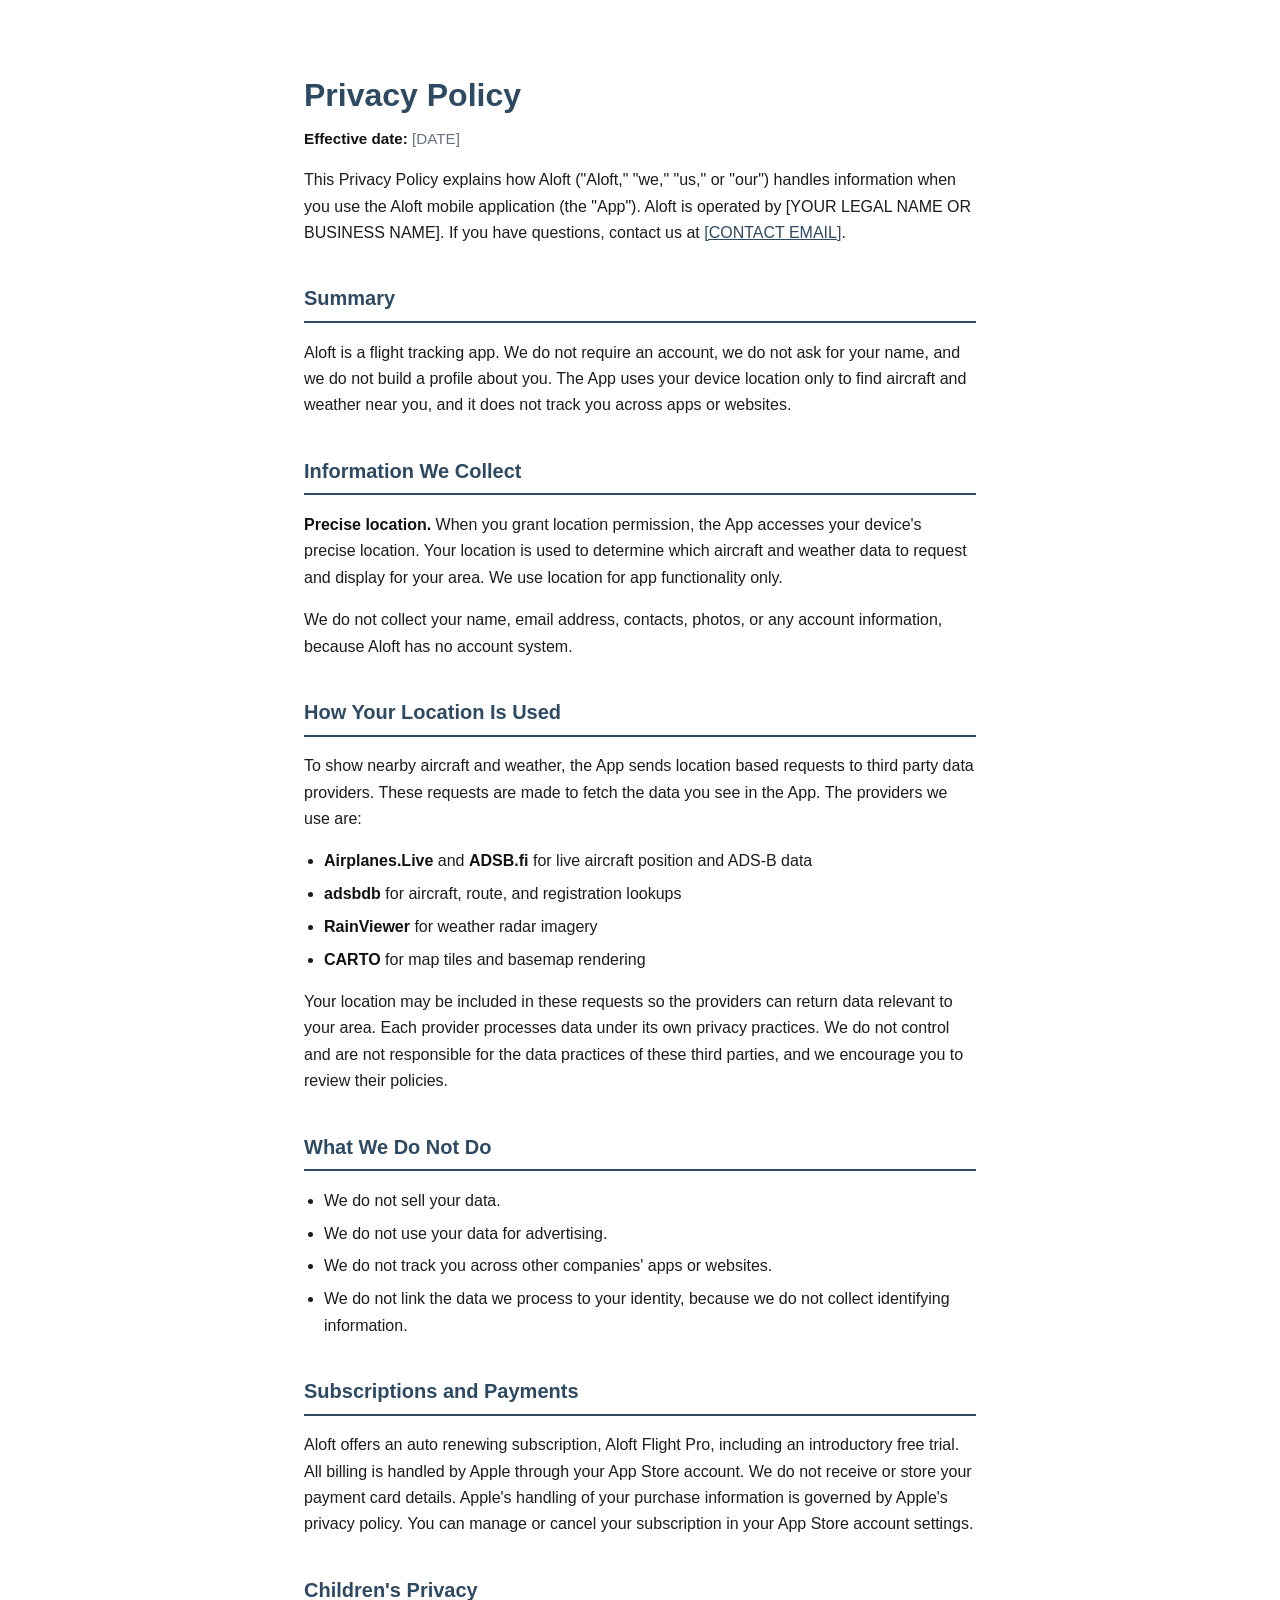
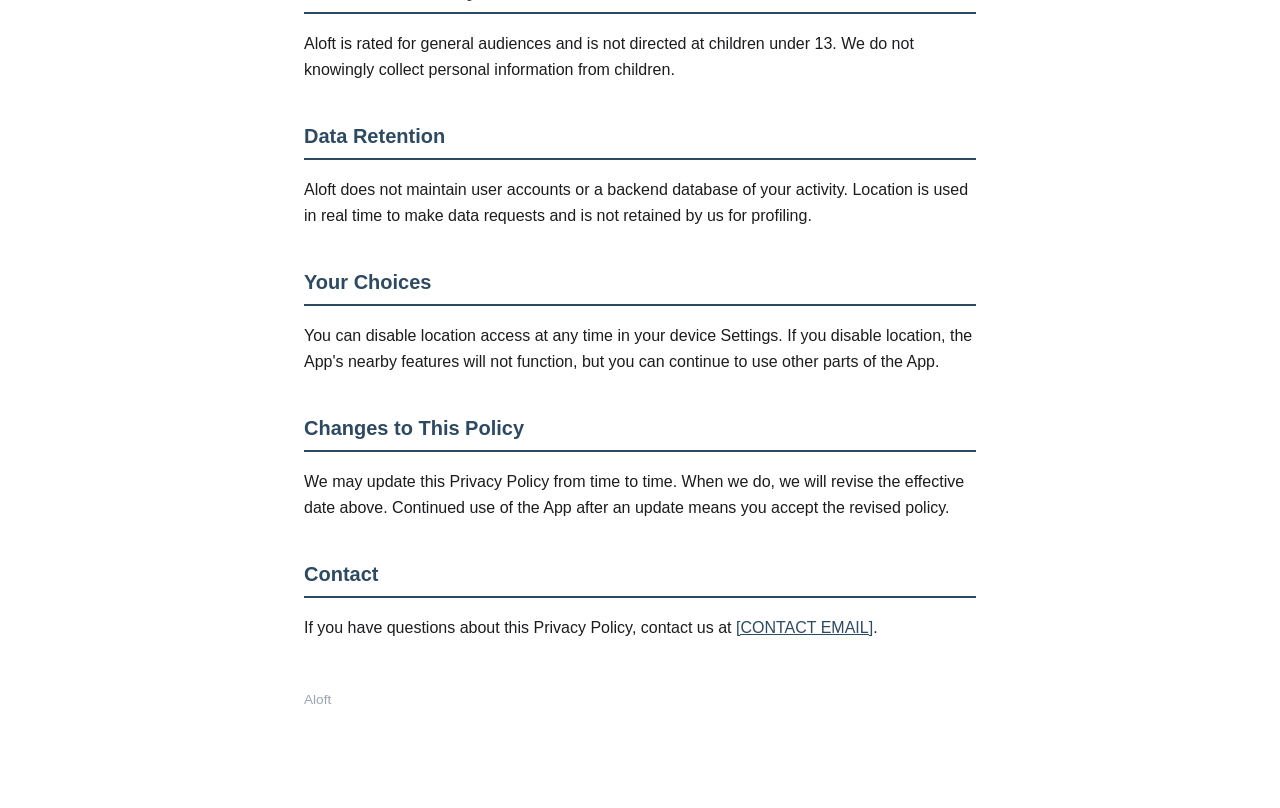
==== index.html @ 873af204 "Add files via upload" ====
<!DOCTYPE html>
<html lang="en">
<head>
<meta charset="utf-8">
<meta name="viewport" content="width=device-width, initial-scale=1">
<title>Aloft Privacy Policy</title>
<style>
  :root { --accent: #2E4A62; }
  * { box-sizing: border-box; }
  body {
    font-family: -apple-system, BlinkMacSystemFont, "Segoe UI", Roboto, Helvetica, Arial, sans-serif;
    line-height: 1.65;
    color: #1c1c1e;
    max-width: 720px;
    margin: 0 auto;
    padding: 48px 24px 96px;
    background: #ffffff;
  }
  h1 {
    color: var(--accent);
    font-size: 2rem;
    margin-bottom: 0.25rem;
  }
  h2 {
    color: var(--accent);
    font-size: 1.25rem;
    margin-top: 2.25rem;
    padding-bottom: 0.35rem;
    border-bottom: 2px solid var(--accent);
  }
  .effective { color: #6b7280; font-size: 0.95rem; margin-top: 0; }
  ul { padding-left: 1.25rem; }
  li { margin-bottom: 0.4rem; }
  a { color: var(--accent); }
  strong { color: #111; }
  footer { margin-top: 3rem; color: #9ca3af; font-size: 0.85rem; }
</style>
</head>
<body>

<h1>Privacy Policy</h1>
<p class="effective"><strong>Effective date:</strong> [DATE]</p>

<p>This Privacy Policy explains how Aloft ("Aloft," "we," "us," or "our") handles information when you use the Aloft mobile application (the "App"). Aloft is operated by [YOUR LEGAL NAME OR BUSINESS NAME]. If you have questions, contact us at <a href="mailto:[CONTACT EMAIL]">[CONTACT EMAIL]</a>.</p>

<h2>Summary</h2>
<p>Aloft is a flight tracking app. We do not require an account, we do not ask for your name, and we do not build a profile about you. The App uses your device location only to find aircraft and weather near you, and it does not track you across apps or websites.</p>

<h2>Information We Collect</h2>
<p><strong>Precise location.</strong> When you grant location permission, the App accesses your device's precise location. Your location is used to determine which aircraft and weather data to request and display for your area. We use location for app functionality only.</p>
<p>We do not collect your name, email address, contacts, photos, or any account information, because Aloft has no account system.</p>

<h2>How Your Location Is Used</h2>
<p>To show nearby aircraft and weather, the App sends location based requests to third party data providers. These requests are made to fetch the data you see in the App. The providers we use are:</p>
<ul>
  <li><strong>Airplanes.Live</strong> and <strong>ADSB.fi</strong> for live aircraft position and ADS-B data</li>
  <li><strong>adsbdb</strong> for aircraft, route, and registration lookups</li>
  <li><strong>RainViewer</strong> for weather radar imagery</li>
  <li><strong>CARTO</strong> for map tiles and basemap rendering</li>
</ul>
<p>Your location may be included in these requests so the providers can return data relevant to your area. Each provider processes data under its own privacy practices. We do not control and are not responsible for the data practices of these third parties, and we encourage you to review their policies.</p>

<h2>What We Do Not Do</h2>
<ul>
  <li>We do not sell your data.</li>
  <li>We do not use your data for advertising.</li>
  <li>We do not track you across other companies' apps or websites.</li>
  <li>We do not link the data we process to your identity, because we do not collect identifying information.</li>
</ul>

<h2>Subscriptions and Payments</h2>
<p>Aloft offers an auto renewing subscription, Aloft Flight Pro, including an introductory free trial. All billing is handled by Apple through your App Store account. We do not receive or store your payment card details. Apple's handling of your purchase information is governed by Apple's privacy policy. You can manage or cancel your subscription in your App Store account settings.</p>

<h2>Children's Privacy</h2>
<p>Aloft is rated for general audiences and is not directed at children under 13. We do not knowingly collect personal information from children.</p>

<h2>Data Retention</h2>
<p>Aloft does not maintain user accounts or a backend database of your activity. Location is used in real time to make data requests and is not retained by us for profiling.</p>

<h2>Your Choices</h2>
<p>You can disable location access at any time in your device Settings. If you disable location, the App's nearby features will not function, but you can continue to use other parts of the App.</p>

<h2>Changes to This Policy</h2>
<p>We may update this Privacy Policy from time to time. When we do, we will revise the effective date above. Continued use of the App after an update means you accept the revised policy.</p>

<h2>Contact</h2>
<p>If you have questions about this Privacy Policy, contact us at <a href="mailto:[CONTACT EMAIL]">[CONTACT EMAIL]</a>.</p>

<footer>Aloft</footer>

</body>
</html>
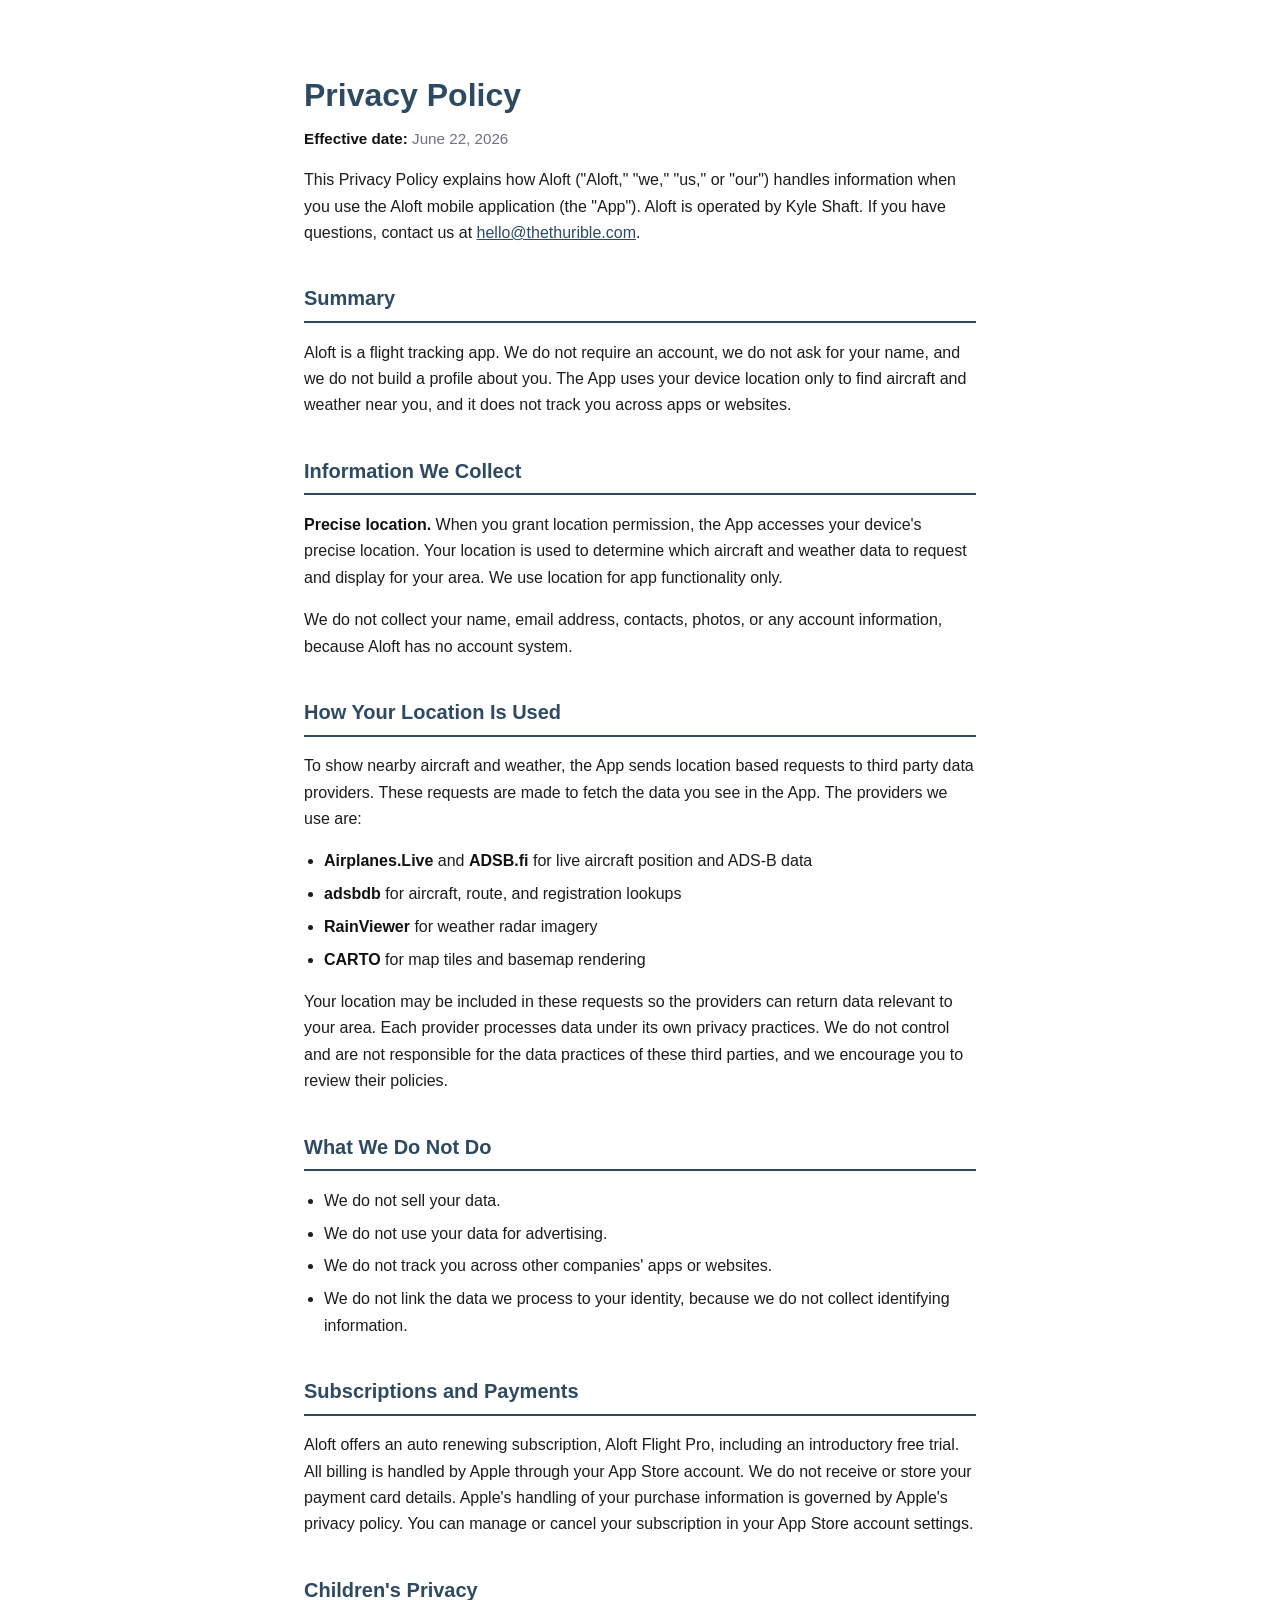
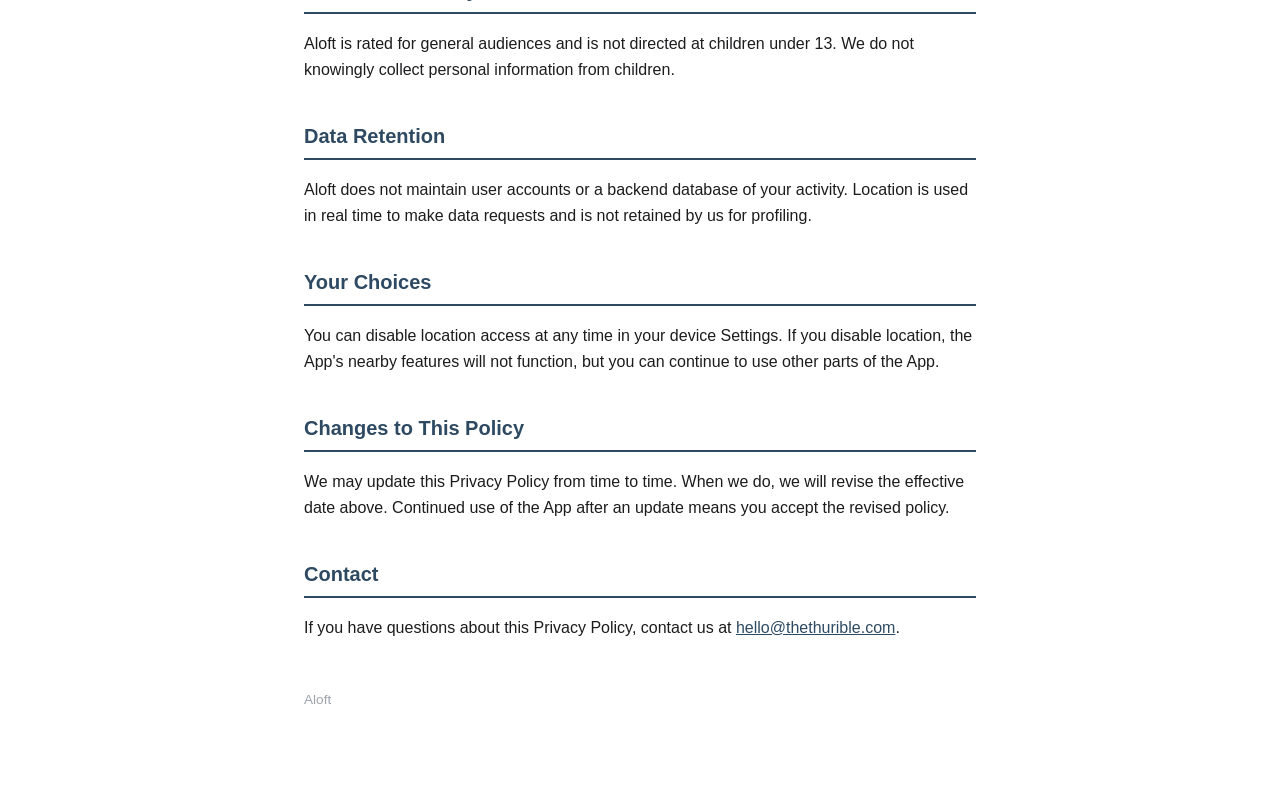
==== commit 9b35c81d: "Update effective date and contact information" ====
--- a/index.html
+++ b/index.html
@@ -39,9 +39,9 @@
 <body>
 
 <h1>Privacy Policy</h1>
-<p class="effective"><strong>Effective date:</strong> [DATE]</p>
+<p class="effective"><strong>Effective date:</strong> June 22, 2026</p>
 
-<p>This Privacy Policy explains how Aloft ("Aloft," "we," "us," or "our") handles information when you use the Aloft mobile application (the "App"). Aloft is operated by [YOUR LEGAL NAME OR BUSINESS NAME]. If you have questions, contact us at <a href="mailto:[CONTACT EMAIL]">[CONTACT EMAIL]</a>.</p>
+<p>This Privacy Policy explains how Aloft ("Aloft," "we," "us," or "our") handles information when you use the Aloft mobile application (the "App"). Aloft is operated by Kyle Shaft. If you have questions, contact us at <a href="mailto:hello@thethurible.com">hello@thethurible.com</a>.</p>
 
 <h2>Summary</h2>
 <p>Aloft is a flight tracking app. We do not require an account, we do not ask for your name, and we do not build a profile about you. The App uses your device location only to find aircraft and weather near you, and it does not track you across apps or websites.</p>
@@ -84,7 +84,7 @@
 <p>We may update this Privacy Policy from time to time. When we do, we will revise the effective date above. Continued use of the App after an update means you accept the revised policy.</p>
 
 <h2>Contact</h2>
-<p>If you have questions about this Privacy Policy, contact us at <a href="mailto:[CONTACT EMAIL]">[CONTACT EMAIL]</a>.</p>
+<p>If you have questions about this Privacy Policy, contact us at <a href="mailto:hello@thethurible.com">hello@thethurible.com</a>.</p>
 
 <footer>Aloft</footer>
 
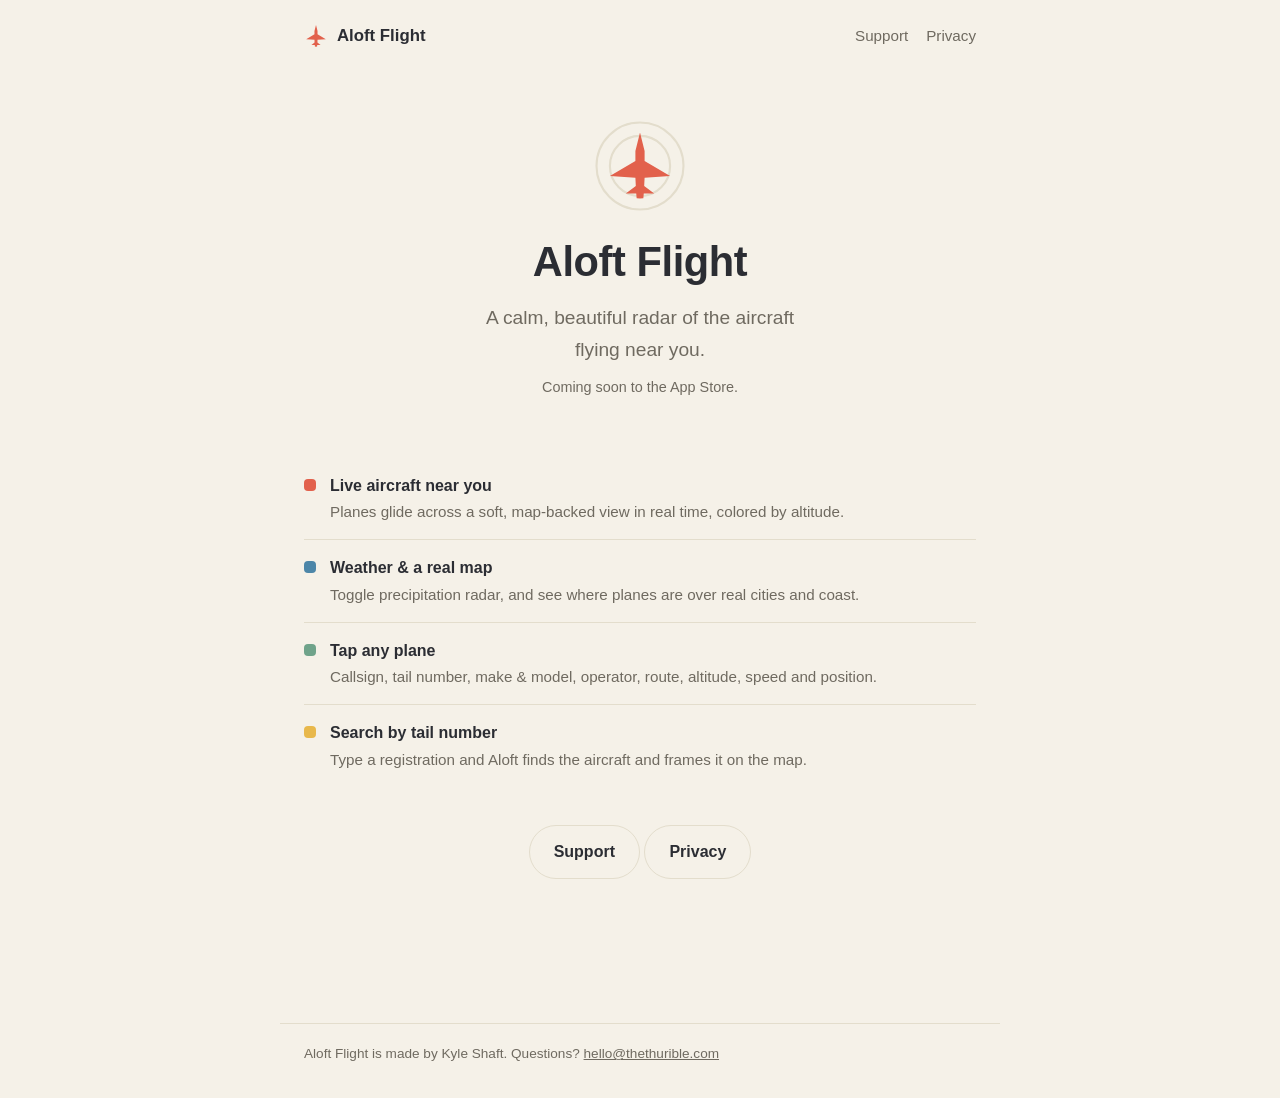
==== commit 47840b62: "Build Aloft Flight site: landing + privacy + support Move privacy policy to privacy.html, add an on-" ====
--- a/index.html
+++ b/index.html
@@ -3,90 +3,69 @@
 <head>
 <meta charset="utf-8">
 <meta name="viewport" content="width=device-width, initial-scale=1">
-<title>Aloft Privacy Policy</title>
-<style>
-  :root { --accent: #2E4A62; }
-  * { box-sizing: border-box; }
-  body {
-    font-family: -apple-system, BlinkMacSystemFont, "Segoe UI", Roboto, Helvetica, Arial, sans-serif;
-    line-height: 1.65;
-    color: #1c1c1e;
-    max-width: 720px;
-    margin: 0 auto;
-    padding: 48px 24px 96px;
-    background: #ffffff;
-  }
-  h1 {
-    color: var(--accent);
-    font-size: 2rem;
-    margin-bottom: 0.25rem;
-  }
-  h2 {
-    color: var(--accent);
-    font-size: 1.25rem;
-    margin-top: 2.25rem;
-    padding-bottom: 0.35rem;
-    border-bottom: 2px solid var(--accent);
-  }
-  .effective { color: #6b7280; font-size: 0.95rem; margin-top: 0; }
-  ul { padding-left: 1.25rem; }
-  li { margin-bottom: 0.4rem; }
-  a { color: var(--accent); }
-  strong { color: #111; }
-  footer { margin-top: 3rem; color: #9ca3af; font-size: 0.85rem; }
-</style>
+<title>Aloft Flight — see what's flying overhead</title>
+<meta name="description" content="A calm, beautiful radar of the aircraft flying near you — with live weather, a map, and full flight details.">
+<link rel="stylesheet" href="style.css">
 </head>
 <body>
 
-<h1>Privacy Policy</h1>
-<p class="effective"><strong>Effective date:</strong> June 22, 2026</p>
+<header class="site">
+  <a class="brand" href="index.html">
+    <svg class="mark" viewBox="-11 -11 22 22" xmlns="http://www.w3.org/2000/svg" aria-hidden="true">
+      <polygon points="0,-10 1.4,-4.5 1.4,-1.5 9,3 1.4,3.5 1.3,6 4.2,8.2 1.1,8.2 1,9.6 0,9.8 -1,9.6 -1.1,8.2 -4.2,8.2 -1.3,6 -1.4,3.5 -9,3 -1.4,-1.5 -1.4,-4.5" fill="#E2614C"/>
+    </svg>
+    Aloft Flight
+  </a>
+  <nav>
+    <a href="support.html">Support</a>
+    <a href="privacy.html">Privacy</a>
+  </nav>
+</header>
 
-<p>This Privacy Policy explains how Aloft ("Aloft," "we," "us," or "our") handles information when you use the Aloft mobile application (the "App"). Aloft is operated by Kyle Shaft. If you have questions, contact us at <a href="mailto:hello@thethurible.com">hello@thethurible.com</a>.</p>
+<div class="wrap">
+  <section class="hero">
+    <svg class="bigmark" viewBox="-11 -11 22 22" xmlns="http://www.w3.org/2000/svg" aria-hidden="true">
+      <circle cx="0" cy="0" r="10.4" fill="none" stroke="#E3DDCC" stroke-width="0.5"/>
+      <circle cx="0" cy="0" r="7.2" fill="none" stroke="#E3DDCC" stroke-width="0.5"/>
+      <polygon points="0,-8 1.1,-3.6 1.1,-1.2 7.2,2.4 1.1,2.8 1,4.8 3.4,6.6 .9,6.6 .8,7.7 0,7.8 -.8,7.7 -.9,6.6 -3.4,6.6 -1,4.8 -1.1,2.8 -7.2,2.4 -1.1,-1.2 -1.1,-3.6" fill="#E2614C"/>
+    </svg>
+    <h1>Aloft Flight</h1>
+    <p class="tagline">A calm, beautiful radar of the aircraft flying near you.</p>
+    <p class="note">Coming soon to the App Store.</p>
+  </section>
 
-<h2>Summary</h2>
-<p>Aloft is a flight tracking app. We do not require an account, we do not ask for your name, and we do not build a profile about you. The App uses your device location only to find aircraft and weather near you, and it does not track you across apps or websites.</p>
+  <section class="features">
+    <div class="feature">
+      <span class="dot" style="background:#E2614C"></span>
+      <div><div class="ftitle">Live aircraft near you</div>
+      <div class="fdesc">Planes glide across a soft, map-backed view in real time, colored by altitude.</div></div>
+    </div>
+    <div class="feature">
+      <span class="dot" style="background:#4C86A8"></span>
+      <div><div class="ftitle">Weather &amp; a real map</div>
+      <div class="fdesc">Toggle precipitation radar, and see where planes are over real cities and coast.</div></div>
+    </div>
+    <div class="feature">
+      <span class="dot" style="background:#6FA38A"></span>
+      <div><div class="ftitle">Tap any plane</div>
+      <div class="fdesc">Callsign, tail number, make &amp; model, operator, route, altitude, speed and position.</div></div>
+    </div>
+    <div class="feature">
+      <span class="dot" style="background:#E8B84B"></span>
+      <div><div class="ftitle">Search by tail number</div>
+      <div class="fdesc">Type a registration and Aloft finds the aircraft and frames it on the map.</div></div>
+    </div>
+  </section>
 
-<h2>Information We Collect</h2>
-<p><strong>Precise location.</strong> When you grant location permission, the App accesses your device's precise location. Your location is used to determine which aircraft and weather data to request and display for your area. We use location for app functionality only.</p>
-<p>We do not collect your name, email address, contacts, photos, or any account information, because Aloft has no account system.</p>
+  <p class="center">
+    <a class="cta secondary" href="support.html">Support</a>
+    <a class="cta secondary" href="privacy.html">Privacy</a>
+  </p>
+</div>
 
-<h2>How Your Location Is Used</h2>
-<p>To show nearby aircraft and weather, the App sends location based requests to third party data providers. These requests are made to fetch the data you see in the App. The providers we use are:</p>
-<ul>
-  <li><strong>Airplanes.Live</strong> and <strong>ADSB.fi</strong> for live aircraft position and ADS-B data</li>
-  <li><strong>adsbdb</strong> for aircraft, route, and registration lookups</li>
-  <li><strong>RainViewer</strong> for weather radar imagery</li>
-  <li><strong>CARTO</strong> for map tiles and basemap rendering</li>
-</ul>
-<p>Your location may be included in these requests so the providers can return data relevant to your area. Each provider processes data under its own privacy practices. We do not control and are not responsible for the data practices of these third parties, and we encourage you to review their policies.</p>
-
-<h2>What We Do Not Do</h2>
-<ul>
-  <li>We do not sell your data.</li>
-  <li>We do not use your data for advertising.</li>
-  <li>We do not track you across other companies' apps or websites.</li>
-  <li>We do not link the data we process to your identity, because we do not collect identifying information.</li>
-</ul>
-
-<h2>Subscriptions and Payments</h2>
-<p>Aloft offers an auto renewing subscription, Aloft Flight Pro, including an introductory free trial. All billing is handled by Apple through your App Store account. We do not receive or store your payment card details. Apple's handling of your purchase information is governed by Apple's privacy policy. You can manage or cancel your subscription in your App Store account settings.</p>
-
-<h2>Children's Privacy</h2>
-<p>Aloft is rated for general audiences and is not directed at children under 13. We do not knowingly collect personal information from children.</p>
-
-<h2>Data Retention</h2>
-<p>Aloft does not maintain user accounts or a backend database of your activity. Location is used in real time to make data requests and is not retained by us for profiling.</p>
-
-<h2>Your Choices</h2>
-<p>You can disable location access at any time in your device Settings. If you disable location, the App's nearby features will not function, but you can continue to use other parts of the App.</p>
-
-<h2>Changes to This Policy</h2>
-<p>We may update this Privacy Policy from time to time. When we do, we will revise the effective date above. Continued use of the App after an update means you accept the revised policy.</p>
-
-<h2>Contact</h2>
-<p>If you have questions about this Privacy Policy, contact us at <a href="mailto:hello@thethurible.com">hello@thethurible.com</a>.</p>
-
-<footer>Aloft</footer>
+<footer>
+  Aloft Flight is made by Kyle Shaft. Questions? <a href="mailto:hello@thethurible.com">hello@thethurible.com</a>
+</footer>
 
 </body>
 </html>
--- a/style.css
+++ b/style.css
@@ -0,0 +1,68 @@
+:root {
+  --cream: #F5F1E8;
+  --ink: #2B2D33;
+  --coral: #E2614C;
+  --muted: #6f6a60;
+  --line: #E3DDCC;
+  --surface: #ffffff;
+}
+* { box-sizing: border-box; }
+html { -webkit-text-size-adjust: 100%; }
+body {
+  font-family: ui-rounded, "SF Pro Rounded", -apple-system, BlinkMacSystemFont,
+               "Segoe UI", Roboto, Helvetica, Arial, sans-serif;
+  line-height: 1.65;
+  color: var(--ink);
+  background: var(--cream);
+  margin: 0;
+}
+a { color: var(--coral); }
+strong { color: var(--ink); }
+
+header.site {
+  display: flex; align-items: center; gap: 10px;
+  max-width: 720px; margin: 0 auto; padding: 22px 24px;
+}
+header.site .brand {
+  display: flex; align-items: center; gap: 9px;
+  font-weight: 600; font-size: 1.05rem; color: var(--ink); text-decoration: none;
+}
+header.site nav { margin-left: auto; display: flex; gap: 18px; }
+header.site nav a { color: var(--muted); text-decoration: none; font-size: .95rem; }
+header.site nav a:hover { color: var(--ink); }
+.mark { width: 24px; height: 24px; display: block; }
+
+.wrap { max-width: 720px; margin: 0 auto; padding: 8px 24px 80px; }
+h1 { font-size: 2rem; margin: .2rem 0 .5rem; letter-spacing: -.01em; }
+h2 {
+  font-size: 1.2rem; margin-top: 2rem;
+  padding-bottom: .35rem; border-bottom: 2px solid var(--line);
+}
+.effective, .muted { color: var(--muted); font-size: .95rem; }
+ul { padding-left: 1.2rem; }
+li { margin-bottom: .4rem; }
+
+footer {
+  max-width: 720px; margin: 3rem auto 0; padding: 1.2rem 24px 2rem;
+  color: var(--muted); font-size: .85rem; border-top: 1px solid var(--line);
+}
+footer a { color: var(--muted); }
+
+/* Landing */
+.hero { text-align: center; padding: 40px 0 4px; }
+.hero .bigmark { width: 92px; height: 92px; margin: 0 auto 16px; display: block; }
+.hero h1 { font-size: 2.6rem; margin-bottom: .3rem; }
+.tagline { font-size: 1.2rem; color: var(--muted); max-width: 32ch; margin: 6px auto 0; }
+.cta {
+  display: inline-block; margin-top: 22px; background: var(--ink); color: var(--cream);
+  padding: 13px 24px; border-radius: 999px; text-decoration: none; font-weight: 600;
+}
+.cta.secondary { background: transparent; color: var(--ink); border: 1px solid var(--line); }
+.note { color: var(--muted); font-size: .9rem; margin-top: 10px; }
+.features { margin: 40px 0 8px; }
+.feature { display: flex; gap: 14px; padding: 15px 0; border-bottom: 1px solid var(--line); }
+.feature:last-child { border-bottom: none; }
+.feature .dot { width: 12px; height: 12px; border-radius: 4px; margin-top: 6px; flex: none; }
+.feature .ftitle { font-weight: 600; }
+.feature .fdesc { color: var(--muted); font-size: .95rem; }
+.center { text-align: center; }
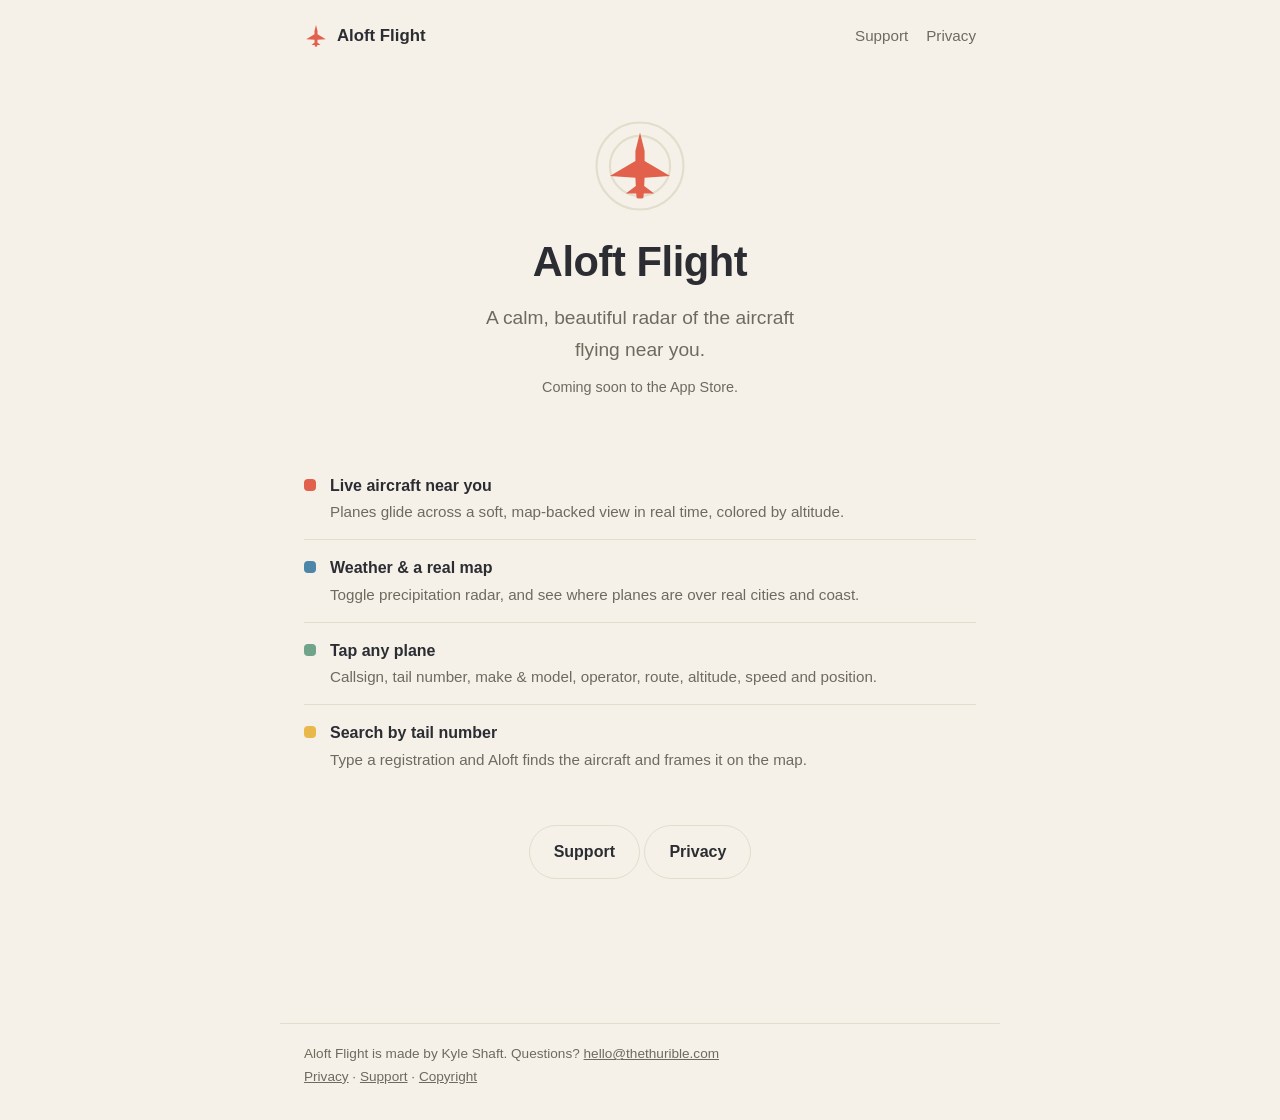
==== commit 5be0be1b: "Link Privacy/Support/Copyright in the landing footer Co-Authored-By: Claude Opus 4.8 <noreply@anthro" ====
--- a/index.html
+++ b/index.html
@@ -64,7 +64,8 @@
 </div>
 
 <footer>
-  Aloft Flight is made by Kyle Shaft. Questions? <a href="mailto:hello@thethurible.com">hello@thethurible.com</a>
+  Aloft Flight is made by Kyle Shaft. Questions? <a href="mailto:hello@thethurible.com">hello@thethurible.com</a><br>
+  <a href="privacy.html">Privacy</a> · <a href="support.html">Support</a> · <a href="copyright.html">Copyright</a>
 </footer>
 
 </body>
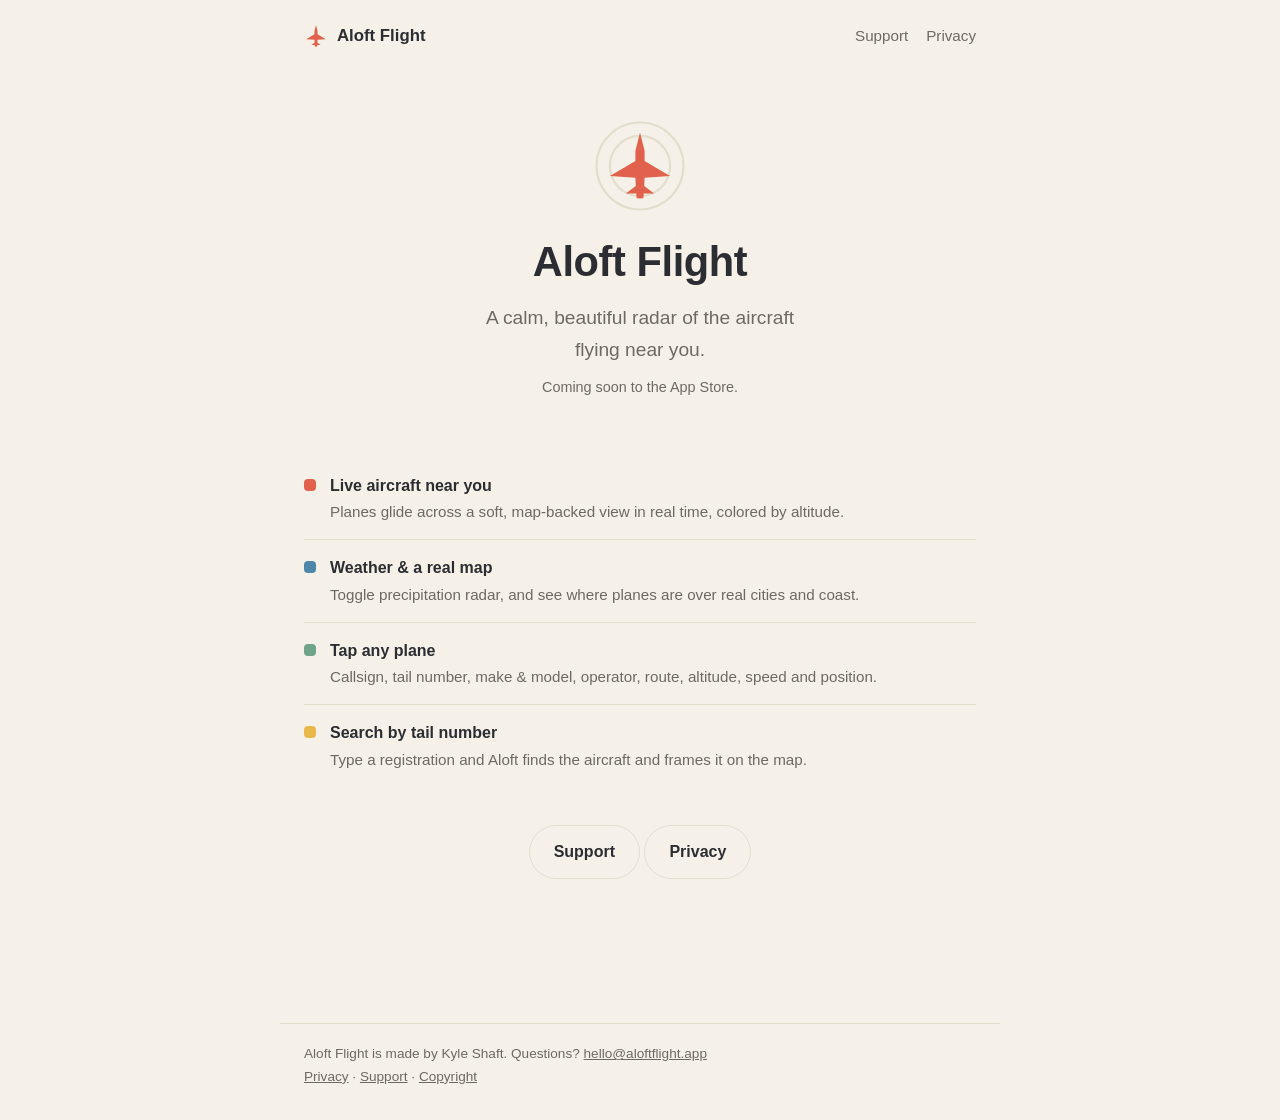
==== commit 765b5b78: "Update contact email to hello@aloftflight.app Co-Authored-By: Claude Opus 4.8 <noreply@anthropic.com" ====
--- a/index.html
+++ b/index.html
@@ -64,7 +64,7 @@
 </div>
 
 <footer>
-  Aloft Flight is made by Kyle Shaft. Questions? <a href="mailto:hello@thethurible.com">hello@thethurible.com</a><br>
+  Aloft Flight is made by Kyle Shaft. Questions? <a href="mailto:hello@aloftflight.app">hello@aloftflight.app</a><br>
   <a href="privacy.html">Privacy</a> · <a href="support.html">Support</a> · <a href="copyright.html">Copyright</a>
 </footer>
 
